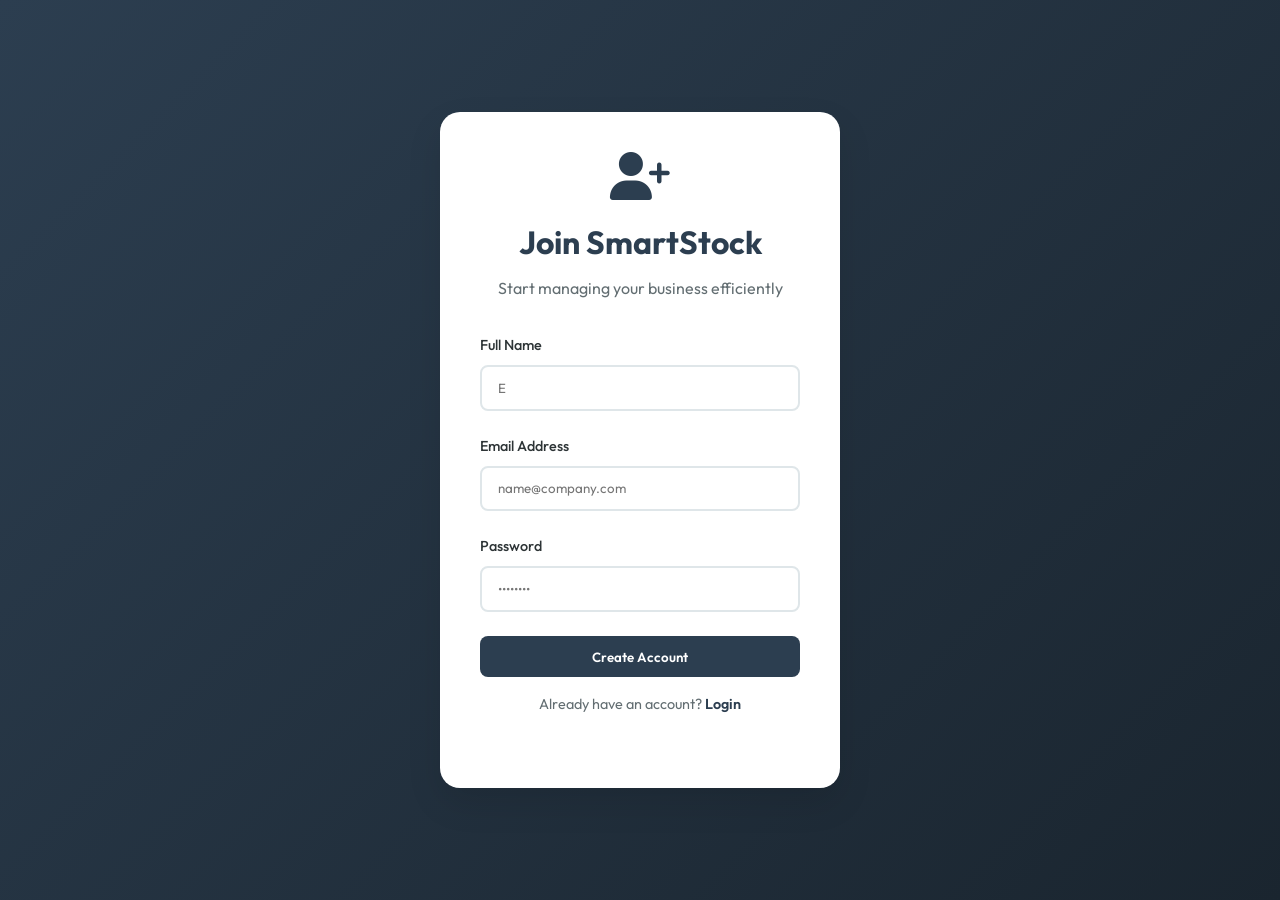
==== capstone project/signup.html @ ac27f51b "Add files via upload" ====
<!DOCTYPE html>
<html lang="en">
<head>
    <meta charset="UTF-8">
    <meta name="viewport" content="width=device-width, initial-scale=1.0">
    <title>Sign Up | SmartStock SME</title>
    <link rel="stylesheet" href="style.css">
    <link rel="stylesheet" href="https://cdnjs.cloudflare.com/ajax/libs/font-awesome/6.4.0/css/all.min.css">
</head>
<body class="auth-container">
    <div class="auth-card">
        <div class="mb-1">
            <i class="fas fa-user-plus fa-3x" style="color: var(--primary);"></i>
        </div>
        <h1>Join SmartStock</h1>
        <p>Start managing your business efficiently</p>

        <form action="dashboard.html" method="GET">
            <div class="form-group">
                <label for="fullname">Full Name</label>
                <input type="text" id="fullname" class="form-input" placeholder="E" required>
            </div>
            <div class="form-group">
                <label for="email">Email Address</label>
                <input type="email" id="email" class="form-input" placeholder="name@company.com" required>
            </div>
            <div class="form-group">
                <label for="password">Password</label>
                <input type="password" id="password" class="form-input" placeholder="••••••••" required>
            </div>

            <button type="submit" class="btn btn-primary">Create Account</button>
        </form>

        <p class="mt-1" style="font-size: 0.9rem;">
            Already have an account? <a href="index.html" style="color: var(--primary); font-weight: 600; text-decoration: none;">Login</a>
        </p>
    </div>
</body>
</html>
---- capstone project/style.css ----
@import url('https://fonts.googleapis.com/css2?family=Outfit:wght@300;400;500;600;700&display=swap');

:root {
    --primary: #2C3E50;
    --primary-light: #34495E;
    --success: #27AE60;
    --warning: #E67E22;
    --danger: #E74C3C;
    --background: #F4F7F6;
    --white: #FFFFFF;
    --text-dark: #2D3436;
    --text-muted: #636E72;
    --border-color: #DFE6E9;
    --shadow-soft: 0 10px 25px rgba(0, 0, 0, 0.05);
    --shadow-medium: 0 15px 35px rgba(0, 0, 0, 0.1);
    --radius-sm: 8px;
    --radius-md: 12px;
    --radius-lg: 20px;
    --sidebar-width: 260px;
    --transition: all 0.3s ease;
}

* {
    margin: 0;
    padding: 0;
    box-sizing: border-box;
    font-family: 'Outfit', sans-serif;
}

body {
    background-color: var(--background);
    color: var(--text-dark);
    line-height: 1.6;
    overflow-x: hidden;
}

/* Authentication Layout */
.auth-container {
    height: 100vh;
    display: flex;
    align-items: center;
    justify-content: center;
    background: linear-gradient(135deg, var(--primary) 0%, #1a252f 100%);
}

.auth-card {
    background: var(--white);
    padding: 2.5rem;
    border-radius: var(--radius-lg);
    box-shadow: var(--shadow-medium);
    width: 100%;
    max-width: 400px;
    text-align: center;
}

.auth-card h1 {
    color: var(--primary);
    margin-bottom: 0.5rem;
    font-weight: 700;
}

.auth-card p {
    color: var(--text-muted);
    margin-bottom: 2rem;
}

/* Main Layout Structure */
.app-container {
    display: flex;
    min-height: 100vh;
}

.sidebar {
    width: var(--sidebar-width);
    background: var(--primary);
    color: var(--white);
    padding: 2rem 1.5rem;
    position: fixed;
    height: 100vh;
    display: flex;
    flex-direction: column;
    z-index: 100;
}

.sidebar-logo {
    font-size: 1.5rem;
    font-weight: 700;
    margin-bottom: 3rem;
    display: flex;
    align-items: center;
    gap: 10px;
}

.nav-links {
    list-style: none;
    flex-grow: 1;
}

.nav-links li {
    margin-bottom: 1rem;
}

.nav-links a {
    color: rgba(255, 255, 255, 0.7);
    text-decoration: none;
    display: flex;
    align-items: center;
    padding: 0.8rem 1rem;
    border-radius: var(--radius-sm);
    transition: var(--transition);
    gap: 12px;
}

.nav-links a:hover, .nav-links a.active {
    background: rgba(255, 255, 255, 0.1);
    color: var(--white);
}

.main-content {
    flex: 1;
    margin-left: var(--sidebar-width);
    padding: 2rem;
}

/* Components */
.card {
    background: var(--white);
    border-radius: var(--radius-md);
    padding: 1.5rem;
    box-shadow: var(--shadow-soft);
    margin-bottom: 1.5rem;
    border: 1px solid var(--border-color);
}

.stats-grid {
    display: grid;
    grid-template-columns: repeat(auto-fit, minmax(240px, 1fr));
    gap: 1.5rem;
    margin-bottom: 2rem;
}

.stat-card {
    display: flex;
    align-items: center;
    gap: 1.5rem;
}

.stat-icon {
    width: 60px;
    height: 60px;
    border-radius: var(--radius-md);
    display: flex;
    align-items: center;
    justify-content: center;
    font-size: 1.5rem;
}

.stat-info h3 {
    font-size: 0.9rem;
    color: var(--text-muted);
    text-transform: uppercase;
    letter-spacing: 1px;
}

.stat-info p {
    font-size: 1.8rem;
    font-weight: 700;
    color: var(--primary);
}

/* Forms */
.form-group {
    margin-bottom: 1.5rem;
    text-align: left;
}

.form-group label {
    display: block;
    margin-bottom: 0.5rem;
    font-weight: 500;
    font-size: 0.9rem;
}

.form-input {
    width: 100%;
    padding: 0.8rem 1rem;
    border: 2px solid var(--border-color);
    border-radius: var(--radius-sm);
    outline: none;
    transition: var(--transition);
}

.form-input:focus {
    border-color: var(--primary);
}

.btn {
    display: inline-block;
    padding: 0.8rem 1.5rem;
    border-radius: var(--radius-sm);
    border: none;
    cursor: pointer;
    font-weight: 600;
    text-decoration: none;
    transition: var(--transition);
    text-align: center;
}

.btn-primary {
    background: var(--primary);
    color: var(--white);
    width: 100%;
}

.btn-primary:hover {
    background: var(--primary-light);
    transform: translateY(-2px);
}

.btn-success { background: var(--success); color: var(--white); }
.btn-warning { background: var(--warning); color: var(--white); }
.btn-danger { background: var(--danger); color: var(--white); }

/* Tables */
.table-container {
    overflow-x: auto;
}

table {
    width: 100%;
    border-collapse: collapse;
}

th {
    text-align: left;
    padding: 1rem;
    border-bottom: 2px solid var(--border-color);
    color: var(--text-muted);
    font-weight: 600;
}

td {
    padding: 1rem;
    border-bottom: 1px solid var(--border-color);
}

/* Badges */
.badge {
    padding: 0.4rem 0.8rem;
    border-radius: 20px;
    font-size: 0.8rem;
    font-weight: 600;
    display: inline-block;
}

.status-instock { background: rgba(39, 174, 96, 0.1); color: var(--success); }
.status-low { background: rgba(230, 126, 34, 0.1); color: var(--warning); }
.status-out { background: rgba(231, 76, 60, 0.1); color: var(--danger); }

/* Low Stock Alert Bar */
.alert-bar {
    background: var(--danger);
    color: white;
    padding: 0.5rem 1rem;
    display: flex;
    justify-content: center;
    align-items: center;
    gap: 1rem;
    position: sticky;
    top: 0;
    z-index: 1000;
    font-weight: 600;
}

.low-stock-alert {
    animation: pulse 2s infinite;
}

@keyframes pulse {
    0% { opacity: 1; transform: scale(1); }
    50% { opacity: 0.7; transform: scale(1.05); }
    100% { opacity: 1; transform: scale(1); }
}

/* Billing specific */
.billing-grid {
    display: grid;
    grid-template-columns: 1fr 350px;
    gap: 2rem;
}

.cart-summary {
    position: sticky;
    top: 2rem;
}

.sold-out {
    text-decoration: line-through;
    opacity: 0.5;
}

/* Utils */
.flex-between { display: flex; justify-content: space-between; align-items: center; }
.mb-1 { margin-bottom: 1rem; }
.mt-1 { margin-top: 1rem; }
.text-center { text-align: center; }

@media (max-width: 768px) {
    .sidebar { width: 80px; padding: 2rem 0.5rem; }
    .sidebar-logo span, .nav-links span { display: none; }
    .main-content { margin-left: 80px; }
    .billing-grid { grid-template-columns: 1fr; }
}
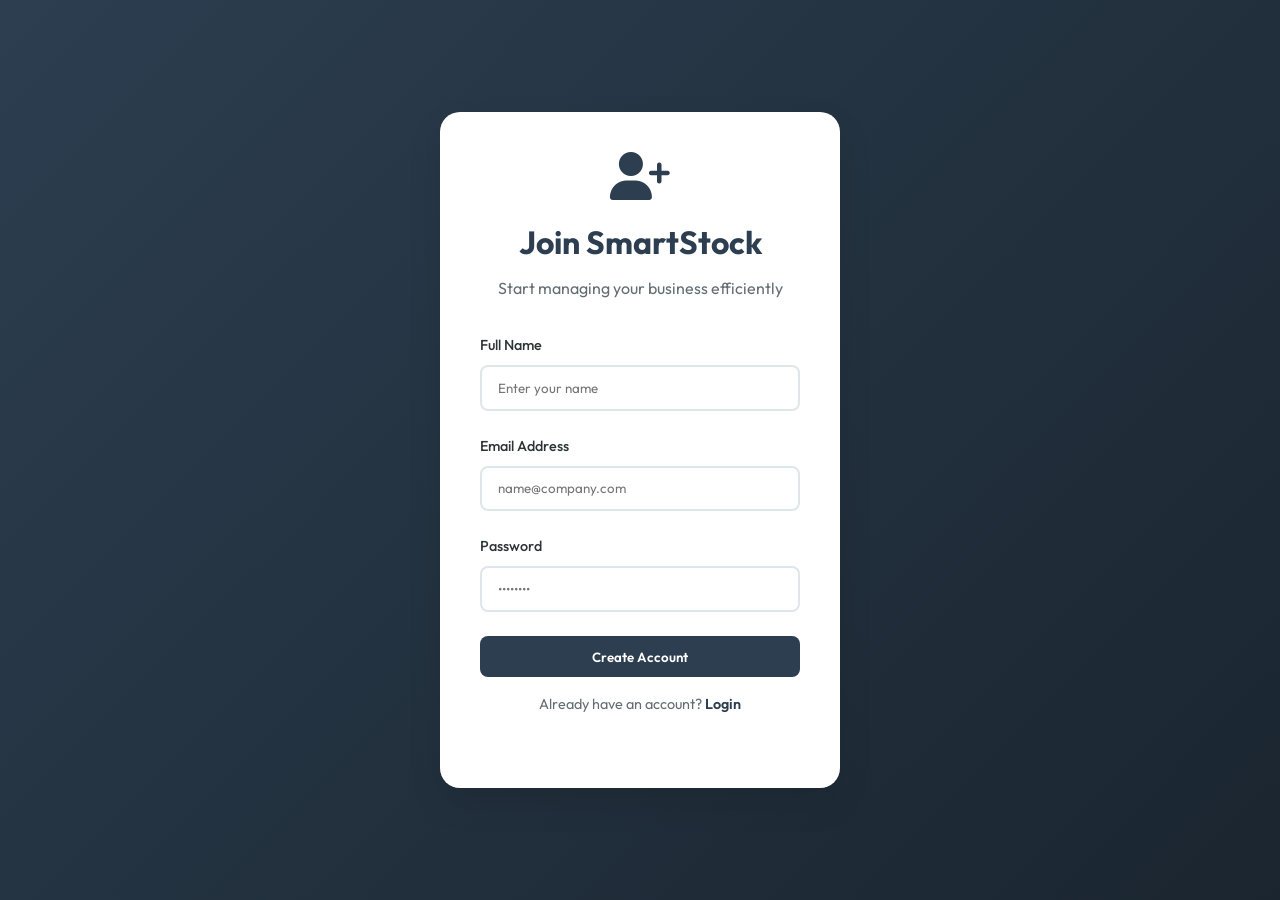
==== commit 380eb520: "Add files via upload" ====
--- a/capstone project/signup.html
+++ b/capstone project/signup.html
@@ -18,7 +18,7 @@
         <form action="dashboard.html" method="GET">
             <div class="form-group">
                 <label for="fullname">Full Name</label>
-                <input type="text" id="fullname" class="form-input" placeholder="E" required>
+                <input type="text" id="fullname" class="form-input" placeholder="Enter your name" required>
             </div>
             <div class="form-group">
                 <label for="email">Email Address</label>
